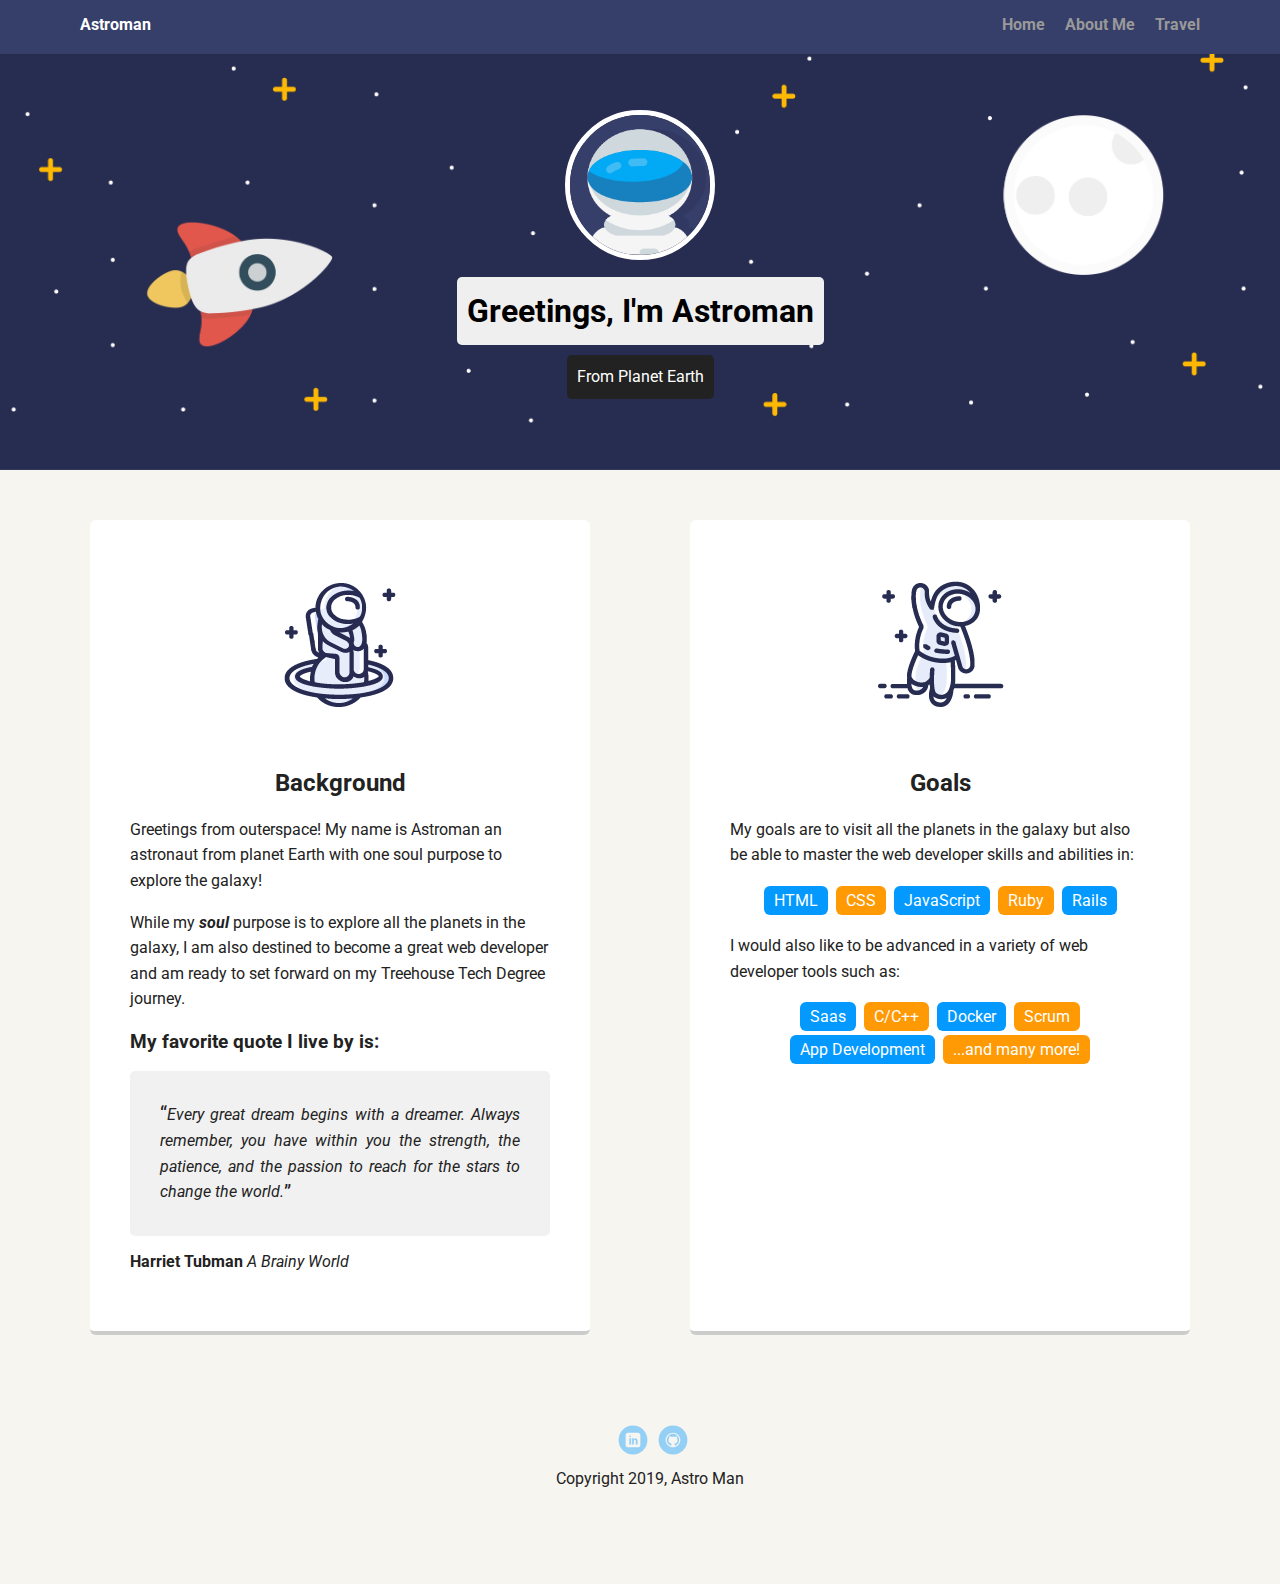
==== index.html @ 84d71253 "added html, css, and images files" ====
<!doctype html>
<html lang="en">
<head>
  <meta charset="utf-8">
  <title>Jesse Monfore's Profile</title>
  <meta name="viewport" content="width=device-width, initial-scale=1.0">
  <link rel="stylesheet" href="styles.css">
  <link href="https://fonts.googleapis.com/css?family=Muli%7CRoboto:400,300,500,700,900" rel="stylesheet"></head>
  <body>

    <div class="main-nav">
        <ul class="nav">
          <li class="name">Astroman</li>
          <li><a href="#">Home</a></li>
          <li><a href="aboutme.html">About Me</a></li>
          <li><a href="travel.html">Travel</a></li>
        </ul>
    </div>

    <header>
      <img src="images/astroman.png" alt="Picture of Astroman" class="profile-image">
      <h1 class="tag name">Greetings, I'm Astroman</h1>
      <p class="tag location">From Planet Earth</p>
    </header>

    <main class="flex">
      <div class="card">
        <img src="images/astronaut3.png" alt="picture of logo" class="center">
        <h2>Background</h2>
        <p>Greetings from outerspace! My name is Astroman an astronaut from planet Earth with one soul purpose to explore the galaxy!</p>
        <p>While my <strong><em>soul</em></strong> purpose is to explore all the planets in the galaxy, I am also destined to become a great web developer and am ready to set forward on my Treehouse Tech Degree journey.</p>
        <h3>My favorite quote I live by is:</h3>
        <blockquote cite="https://www.brainyquote.com/quotes/harriet_tubman_310306?src=t_reach_for_the_stars">
           <p><i>Every great dream begins with a dreamer. Always remember, you have within you the strength, the patience, and the passion to reach for the stars to change the world.</i></p>
        <span><b>Harriet Tubman</b> <cite>A Brainy World</cite></span>
        </blockquote>
      </div> 

      <div class="card">
        <img src="images/astronaut.png" alt="picture of logo" class="center">
        <h2>Goals</h2>
        <p>My goals are to visit all the planets in the galaxy but also be able to master the web developer skills and abilities in:</p>
        <ul class="skills">
          <li>HTML</li>
          <li>CSS</li>
          <li>JavaScript</li>
          <li>Ruby</li>
          <li>Rails</li>
        </ul>
        <p>I would also like to be advanced in a variety of web developer tools such as:</p>
        <ul class="skills">
            <li>Saas</li>
            <li>C/C++</li>
            <li>Docker</li>
            <li>Scrum</li>
            <li>App Development</li>
            <li>...and many more!</li>
          </ul>
          
      </div> 
   
    </main>
    <footer>
      <ul>
        <li><a href="https://www.linkedin.com/in/jesse-monfore-55b722a4/" target="_blank" class="social linkedin">LinkedIn</a></li>
        <li><a href="https://github.com/jmonfore" target="_blank" class="social github">Github</a></li>
      </ul>
      <p class="copyright">Copyright 2019, Astro Man</p>
    </footer>
  </body>
  </html>
---- styles.css ----
/* Global Layout Set-up */
* { 
  box-sizing: border-box;
}
  
body {
  margin: 0;
  padding: 0;
  text-align: center;
  font-family: 'Roboto', sans-serif;
  color: #222;
  background: #f7f5f0;
}
/* Link Styles */

a {
  text-decoration: none;
  color: #999;
}

a:hover {
  color: #6633ff;
}

/* Section Styles */

blockquote{
  margin: 0;
  padding-bottom: 20px;
}

blockquote p{
  background: #f1f1f1;
  padding: 30px;
  border-radius: 5px;
  text-align: justify;
}


blockquote p::before{
  content: open-quote;
  font-size: 20px;
}

blockquote p::after{
  content: close-quote;
  font-size: 20px;
  vertical-align: middle;
}

h2{
  text-align: center;
}
.main-nav {
  width: 100%;
  background: #363e6a;
  min-height: 30px;
  padding: 10px;
  position: fixed;
  text-align: center;
}
.nav {
  display: flex;
  justify-content: space-around;
  font-weight: 700;
  list-style-type: none;
  margin: 0 auto;
  padding: 0;
}

.nav .name {
    display: block;
    margin-right: auto;
    color: white;
}
.nav li {
  padding: 5px 10px 10px 10px;
}
.nav a {
  transition: all .5s;
}
.nav a:hover {
  color: white
}

header {
  text-align: center;
  background: url('images/spacebackground.png') no-repeat top center ;
  background-size: cover;
  overflow: hidden;
  padding-top: 60px;
}

header {
  line-height: 1.5;
}

header .profile-image {
  margin-top: 50px;
  width: 150px;
  height: 150px;
  border-radius: 50%;
  border: 5px solid white;
  transition: all .5s;
}

header .profile-image:hover {
  transform: scale(1.1) rotate(360deg);
}

.tag {
  background-color: #efefef;
  color: black;
  padding: 10px;
  border-radius: 5px;
  display: table;
  margin: 10px auto;
} 

.location {
  background-color: #222;
  color: white;
}

section {
  margin: 30px;
  padding: 20px 40px 40px;
  max-width: 500px;
  text-align: center;
  background: #fff;
  border-bottom: 4px solid #ccc;
  border-radius: 6px;
  transition: all .5s;
}

section a{
  background-color: #272C51;
  color: white;
  padding: 15px;
  border-radius: 5px;
  display: inline-block;
}

section a:hover{
  background-color: #363E6A;
  color: white;
}

section:hover{
  border-color: #ff99ff; 
}

.card {
  margin: 30px;
  padding: 20px 40px 40px;
  max-width: 500px;
  text-align: left;
  background: #fff;
  border-bottom: 4px solid #ccc;
  border-radius: 6px;
  transition: all .5s;
}

.card:hover {
  border-color: #ff99ff; 
}

.center{
  display: block;
  margin-left: auto;
  margin-right: auto;
}

ul.skills {
  padding: 0;
  text-align: center;
}

.skills li {
  border-radius: 6px;
  display: inline-block;
  background: #ff9904;
  color: white;
  padding: 5px 10px;
  margin: 2px;
}

.skills li:nth-child(odd) {
  background: #0399ff;
}

footer {
  width: 100%;
  min-height: 30px;
  padding: 20px 0 40px 20px;
}

footer .copyright {
  top: -8px;
  font-size: .75em;
}

footer ul {
  list-style-type: none;
  margin: 0;
  padding: 0;
}

footer ul li {
  display: inline-block;
}

a.social {
  display: inline-block;
  text-indent: -9999px;
  margin-left: 5px;
  width: 30px;
  height: 30px;
  background-size: 30px 30px;
  opacity: .4;
  transition: all .5s;
}
a.twitter {
  background-image: url(images/twitter.svg);
}
a.linkedin {
  background-image: url(images/linkedin.svg);
}
a.github {
  background-image: url(images/github.svg);
}
a.social:hover {
  opacity: 1;
}
.clearfix {
  clear: both;
}
.emoji{
vertical-align: middle;
}


/* Styles for larger screens */
@media screen and (min-width: 720px) {
  
  .flex {
      display: -ms-flexbox;      /* TWEENER - IE 10 */
      display: flex; 
      max-width: 1200px;
      -ms-flex-pack: distribute;
      justify-content: space-around;
      margin: 0 auto;
      flex-wrap: wrap;
  }

  header {
    min-height: 470px;
  }

  .nav {
    max-width: 1200px;
    padding: 0 30px;
  }


  main {
    padding-top: 20px;
  }

  main p {
    line-height: 1.6em;
  }

  footer {
    font-size: 1.3em;
    max-width: 1200px;
    margin: 40px auto;
  }

}
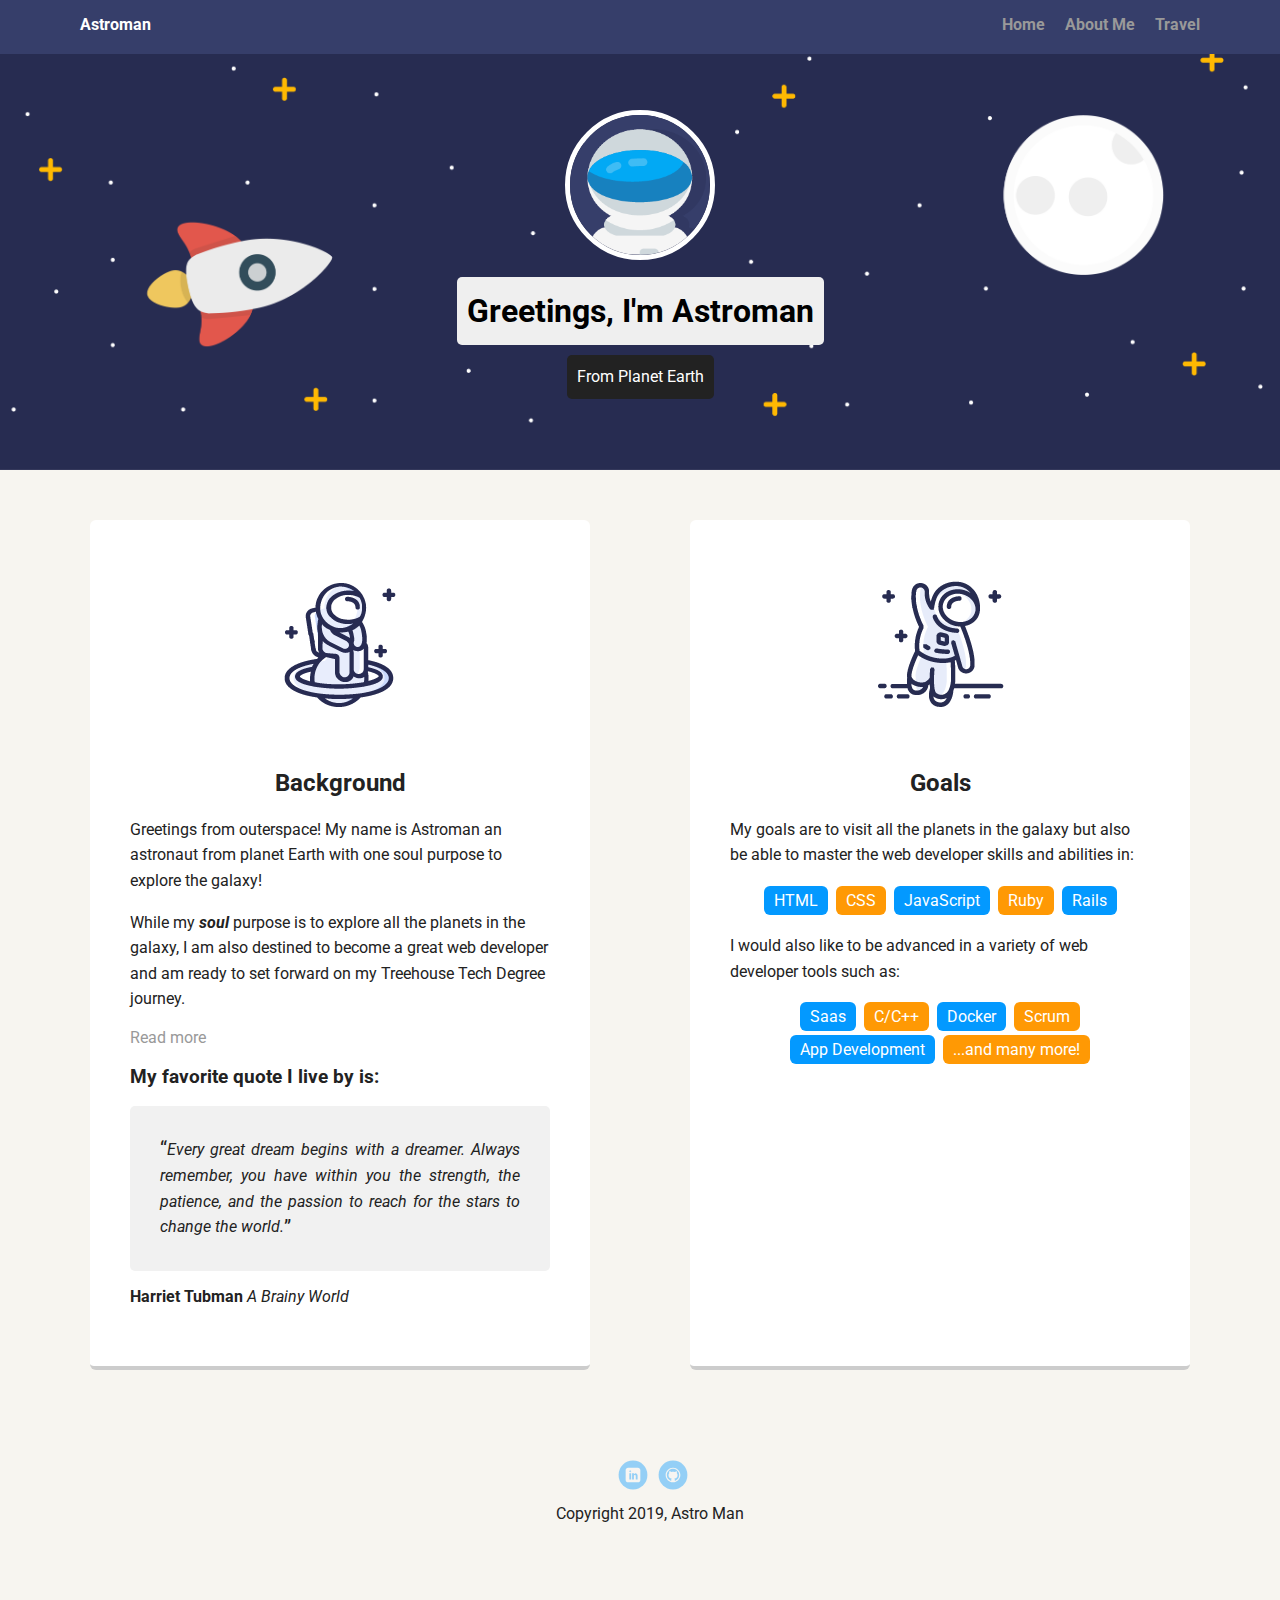
==== commit 565d4671: "made updates to html and css" ====
--- a/index.html
+++ b/index.html
@@ -11,7 +11,7 @@
     <div class="main-nav">
         <ul class="nav">
           <li class="name">Astroman</li>
-          <li><a href="#">Home</a></li>
+          <li><a href="index.html">Home</a></li>
           <li><a href="aboutme.html">About Me</a></li>
           <li><a href="travel.html">Travel</a></li>
         </ul>
@@ -25,10 +25,11 @@
 
     <main class="flex">
       <div class="card">
-        <img src="images/astronaut3.png" alt="picture of logo" class="center">
+        <img src="images/astronaut3.png" alt="picture of astronaut on saturn" class="center">
         <h2>Background</h2>
         <p>Greetings from outerspace! My name is Astroman an astronaut from planet Earth with one soul purpose to explore the galaxy!</p>
         <p>While my <strong><em>soul</em></strong> purpose is to explore all the planets in the galaxy, I am also destined to become a great web developer and am ready to set forward on my Treehouse Tech Degree journey.</p>
+        <a href="aboutme.html" class="link">Read more</a>
         <h3>My favorite quote I live by is:</h3>
         <blockquote cite="https://www.brainyquote.com/quotes/harriet_tubman_310306?src=t_reach_for_the_stars">
            <p><i>Every great dream begins with a dreamer. Always remember, you have within you the strength, the patience, and the passion to reach for the stars to change the world.</i></p>
@@ -37,7 +38,7 @@
       </div> 
 
       <div class="card">
-        <img src="images/astronaut.png" alt="picture of logo" class="center">
+        <img src="images/astronaut.png" alt="picture of astronaut hand in the air" class="center">
         <h2>Goals</h2>
         <p>My goals are to visit all the planets in the galaxy but also be able to master the web developer skills and abilities in:</p>
         <ul class="skills">
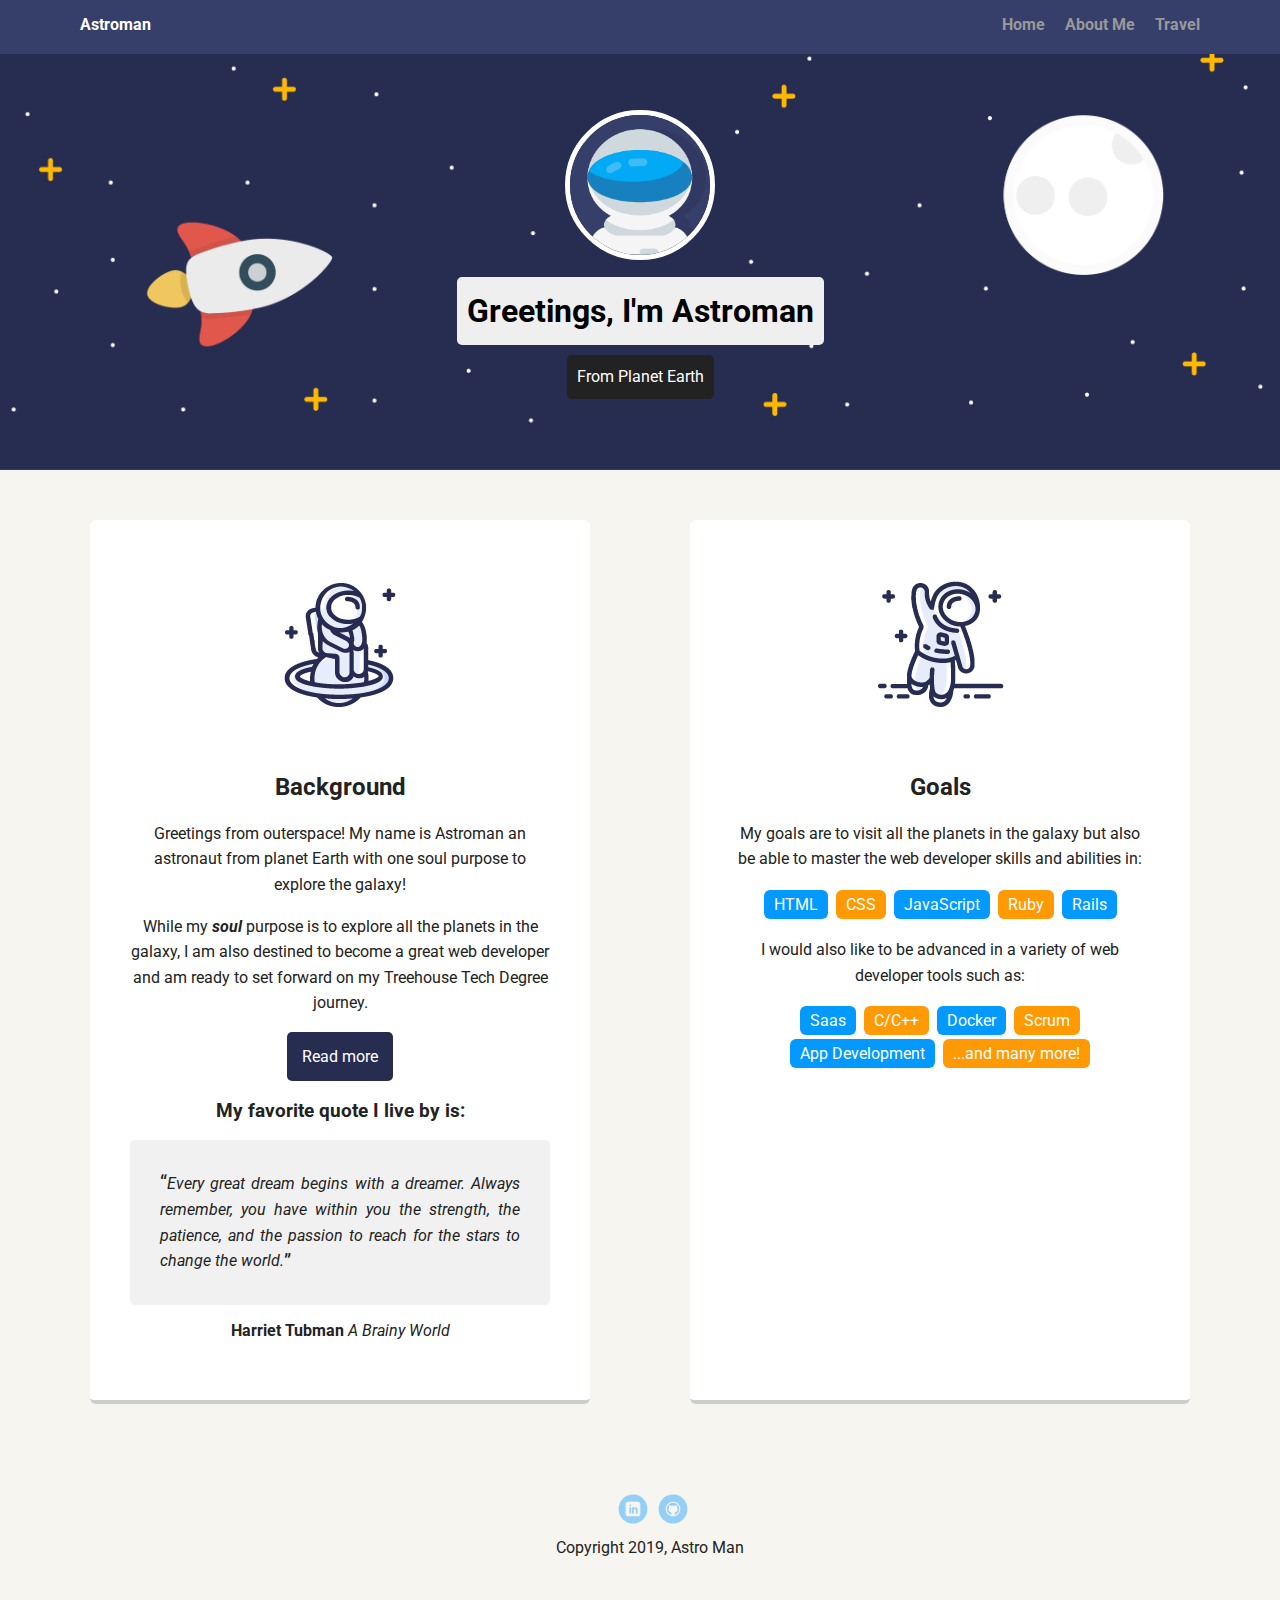
==== commit 3cb88b06: "changed the div tags to nav and section tags" ====
--- a/index.html
+++ b/index.html
@@ -8,14 +8,14 @@
   <link href="https://fonts.googleapis.com/css?family=Muli%7CRoboto:400,300,500,700,900" rel="stylesheet"></head>
   <body>
 
-    <div class="main-nav">
+    <nav class="main-nav">
         <ul class="nav">
           <li class="name">Astroman</li>
           <li><a href="index.html">Home</a></li>
-          <li><a href="aboutme.html">About Me</a></li>
+          <li><a href="experience.html">About Me</a></li>
           <li><a href="travel.html">Travel</a></li>
         </ul>
-    </div>
+      </nav>
 
     <header>
       <img src="images/astroman.png" alt="Picture of Astroman" class="profile-image">
@@ -24,21 +24,21 @@
     </header>
 
     <main class="flex">
-      <div class="card">
-        <img src="images/astronaut3.png" alt="picture of astronaut on saturn" class="center">
+      <section id="background">
+        <img src="images/astronaut3.png" alt="picture of astronaut on saturn" class="card-image">
         <h2>Background</h2>
         <p>Greetings from outerspace! My name is Astroman an astronaut from planet Earth with one soul purpose to explore the galaxy!</p>
         <p>While my <strong><em>soul</em></strong> purpose is to explore all the planets in the galaxy, I am also destined to become a great web developer and am ready to set forward on my Treehouse Tech Degree journey.</p>
-        <a href="aboutme.html" class="link">Read more</a>
+        <a href="experience.html" class="read">Read more</a>
         <h3>My favorite quote I live by is:</h3>
         <blockquote cite="https://www.brainyquote.com/quotes/harriet_tubman_310306?src=t_reach_for_the_stars">
            <p><i>Every great dream begins with a dreamer. Always remember, you have within you the strength, the patience, and the passion to reach for the stars to change the world.</i></p>
         <span><b>Harriet Tubman</b> <cite>A Brainy World</cite></span>
         </blockquote>
-      </div> 
+      </section> 
 
-      <div class="card">
-        <img src="images/astronaut.png" alt="picture of astronaut hand in the air" class="center">
+      <section id="goals">
+        <img src="images/astronaut.png" alt="picture of astronaut hand in the air" class="card-image">
         <h2>Goals</h2>
         <p>My goals are to visit all the planets in the galaxy but also be able to master the web developer skills and abilities in:</p>
         <ul class="skills">
@@ -57,8 +57,7 @@
             <li>App Development</li>
             <li>...and many more!</li>
           </ul>
-          
-      </div> 
+      </section>
    
     </main>
     <footer>
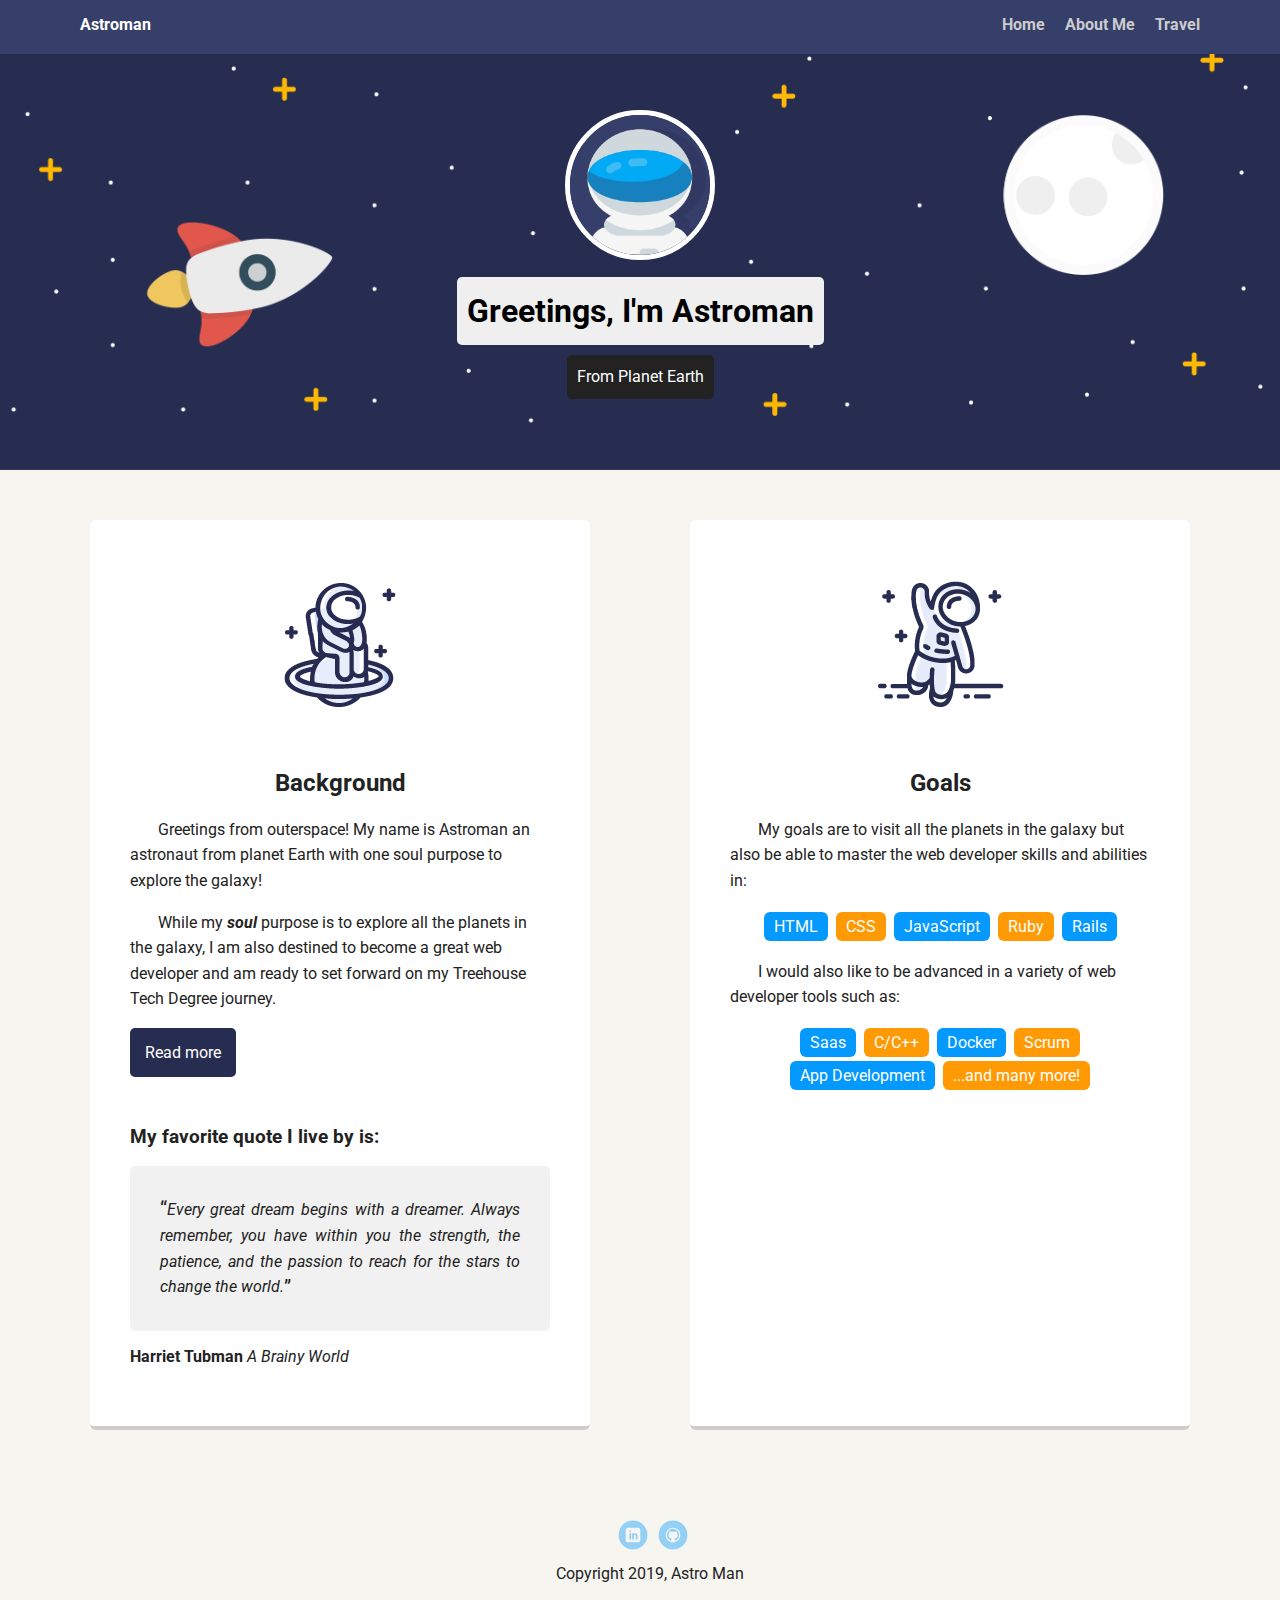
==== commit 61b002f3: "made updates to index.html and styles.css" ====
--- a/index.html
+++ b/index.html
@@ -27,10 +27,10 @@
       <section id="background">
         <img src="images/astronaut3.png" alt="picture of astronaut on saturn" class="card-image">
         <h2>Background</h2>
-        <p>Greetings from outerspace! My name is Astroman an astronaut from planet Earth with one soul purpose to explore the galaxy!</p>
-        <p>While my <strong><em>soul</em></strong> purpose is to explore all the planets in the galaxy, I am also destined to become a great web developer and am ready to set forward on my Treehouse Tech Degree journey.</p>
+        <p>&nbsp; &nbsp; &nbsp; &nbsp;Greetings from outerspace! My name is Astroman an astronaut from planet Earth with one soul purpose to explore the galaxy!</p>
+        <p>&nbsp; &nbsp; &nbsp; &nbsp;While my <strong><em>soul</em></strong> purpose is to explore all the planets in the galaxy, I am also destined to become a great web developer and am ready to set forward on my Treehouse Tech Degree journey.</p>
         <a href="experience.html" class="read">Read more</a>
-        <h3>My favorite quote I live by is:</h3>
+        <h3 class="quote-header">My favorite quote I live by is:</h3>
         <blockquote cite="https://www.brainyquote.com/quotes/harriet_tubman_310306?src=t_reach_for_the_stars">
            <p><i>Every great dream begins with a dreamer. Always remember, you have within you the strength, the patience, and the passion to reach for the stars to change the world.</i></p>
         <span><b>Harriet Tubman</b> <cite>A Brainy World</cite></span>
@@ -40,7 +40,7 @@
       <section id="goals">
         <img src="images/astronaut.png" alt="picture of astronaut hand in the air" class="card-image">
         <h2>Goals</h2>
-        <p>My goals are to visit all the planets in the galaxy but also be able to master the web developer skills and abilities in:</p>
+        <p>&nbsp; &nbsp; &nbsp; &nbsp;My goals are to visit all the planets in the galaxy but also be able to master the web developer skills and abilities in:</p>
         <ul class="skills">
           <li>HTML</li>
           <li>CSS</li>
@@ -48,7 +48,7 @@
           <li>Ruby</li>
           <li>Rails</li>
         </ul>
-        <p>I would also like to be advanced in a variety of web developer tools such as:</p>
+        <p>&nbsp; &nbsp; &nbsp; &nbsp;I would also like to be advanced in a variety of web developer tools such as:</p>
         <ul class="skills">
             <li>Saas</li>
             <li>C/C++</li>
--- a/styles.css
+++ b/styles.css
@@ -15,7 +15,7 @@
 
 a {
   text-decoration: none;
-  color: #999;
+  color: #212121;
 }
 
 a:hover {
@@ -23,6 +23,10 @@
 }
 
 /* Section Styles */
+
+.quote-header{
+  padding-top: 30px;
+}
 
 blockquote{
   margin: 0;
@@ -36,7 +40,6 @@
   text-align: justify;
 }
 
-
 blockquote p::before{
   content: open-quote;
   font-size: 20px;
@@ -51,6 +54,7 @@
 h2{
   text-align: center;
 }
+
 .main-nav {
   width: 100%;
   background: #363e6a;
@@ -59,6 +63,7 @@
   position: fixed;
   text-align: center;
 }
+
 .nav {
   display: flex;
   justify-content: space-around;
@@ -78,6 +83,8 @@
 }
 .nav a {
   transition: all .5s;
+  text-decoration: none;
+  color: #ccc;
 }
 .nav a:hover {
   color: white
@@ -126,14 +133,14 @@
   margin: 30px;
   padding: 20px 40px 40px;
   max-width: 500px;
-  text-align: center;
-  background: #fff;
-  border-bottom: 4px solid #ccc;
-  border-radius: 6px;
-  transition: all .5s;
-}
-
-section a{
+  text-align: left;
+  background: #fff;
+  border-bottom: 4px solid #ccc;
+  border-radius: 6px;
+  transition: all .5s;
+}
+
+a.button{
   background-color: #272C51;
   color: white;
   padding: 15px;
@@ -141,7 +148,7 @@
   display: inline-block;
 }
 
-section a:hover{
+a.button:hover{
   background-color: #363E6A;
   color: white;
 }
@@ -150,25 +157,56 @@
   border-color: #ff99ff; 
 }
 
-.card {
-  margin: 30px;
-  padding: 20px 40px 40px;
-  max-width: 500px;
-  text-align: left;
-  background: #fff;
-  border-bottom: 4px solid #ccc;
-  border-radius: 6px;
-  transition: all .5s;
-}
-
-.card:hover {
-  border-color: #ff99ff; 
-}
-
-.center{
+section .card-image{
   display: block;
   margin-left: auto;
   margin-right: auto;
+}
+
+/*these are overide styles*/
+
+#jupiter.card{
+  margin: 30px;
+  padding: 20px 40px 40px;
+  max-width: 500px;
+  text-align: center;
+  background: #fff;
+  border-bottom: 4px solid #ccc;
+  border-radius: 6px;
+  transition: all .5s;
+}
+
+#saturn.card{
+  margin: 30px;
+  padding: 20px 40px 40px;
+  max-width: 500px;
+  text-align: center;
+  background: #fff;
+  border-bottom: 4px solid #ccc;
+  border-radius: 6px;
+  transition: all .5s;
+}
+
+#pluto.card{
+  margin: 30px;
+  padding: 20px 40px 40px;
+  max-width: 500px;
+  text-align: center;
+  background: #fff;
+  border-bottom: 4px solid #ccc;
+  border-radius: 6px;
+  transition: all .5s;
+}
+
+#neptune.card{
+  margin: 30px;
+  padding: 20px 40px 40px;
+  max-width: 500px;
+  text-align: center;
+  background: #fff;
+  border-bottom: 4px solid #ccc;
+  border-radius: 6px;
+  transition: all .5s;
 }
 
 ul.skills {
@@ -208,6 +246,19 @@
 
 footer ul li {
   display: inline-block;
+}
+
+a.read{
+  background-color: #272C51;
+  color: white;
+  padding: 15px;
+  border-radius: 5px;
+  display: inline-block;
+}
+
+a.read:hover{
+  background-color: #363E6A;
+  color: white;
 }
 
 a.social {
@@ -220,6 +271,7 @@
   opacity: .4;
   transition: all .5s;
 }
+
 a.twitter {
   background-image: url(images/twitter.svg);
 }
